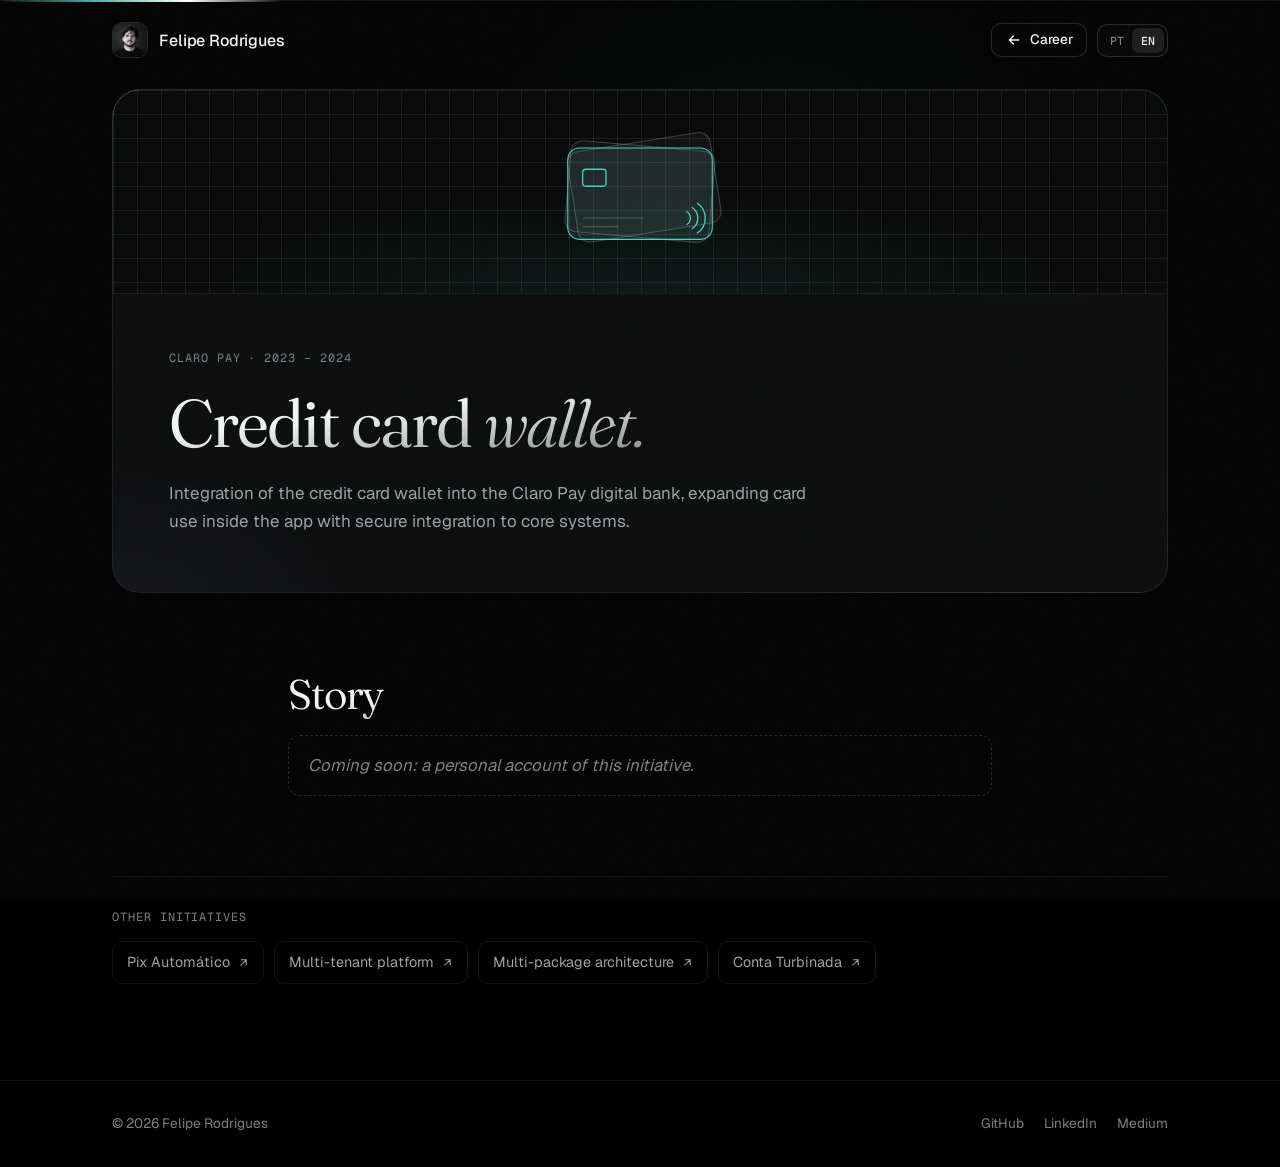
==== iniciativas/carteira-cartoes.html @ 60829ca8 "Ambient background (pointer glow, top beam) and scroll-in reveal on every page Co-Authored-By: Claud" ====
<!doctype html>
<html lang="pt-BR">
<head>
<meta charset="utf-8">
<meta name="viewport" content="width=device-width, initial-scale=1, viewport-fit=cover">
<meta name="description" content="Integração da carteira de cartões de crédito ao banco digital da Claro Pay, ampliando o uso de cartões dentro do app com integração segura aos sistemas core.">
<meta property="og:title" content="Carteira de cartões de crédito. · Felipe Rodrigues">
<meta property="og:type" content="article">
<meta name="theme-color" content="#000000">
<link rel="icon" href="data:image/svg+xml,%3Csvg xmlns='http://www.w3.org/2000/svg' viewBox='0 0 32 32'%3E%3Crect width='32' height='32' rx='8' fill='%23000'/%3E%3Ccircle cx='16' cy='16' r='7' fill='none' stroke='%234fd1c1' stroke-width='3'/%3E%3C/svg%3E">
<title>Carteira de cartões de crédito. · Felipe Rodrigues</title>
<link rel="preconnect" href="https://fonts.googleapis.com">
<link rel="preconnect" href="https://fonts.gstatic.com" crossorigin>
<link rel="stylesheet" href="https://fonts.googleapis.com/css2?family=Fraunces:ital,opsz,wght@0,9..144,300..600;1,9..144,300..600&family=Geist:wght@400;500;600&family=Geist+Mono:wght@400;500&display=swap">
<link rel="stylesheet" href="../assets/style.css?v=7">
</head>
<body class="detail">
<div class="ambient" aria-hidden="true"><i class="ambient-glow"></i><i class="ambient-beam"></i></div>

<header class="wrap top">
  <a class="who" href="../index.html"><img class="avatar" src="[data-uri]" alt="" width="96" height="96"><span class="name">Felipe Rodrigues</span></a>
  <div class="top-right">
    <a class="btn btn-ghost btn-sm" href="../index.html"><svg viewBox="0 0 24 24" fill="none" stroke="currentColor" stroke-width="2" stroke-linecap="round" aria-hidden="true"><path d="M19 12H5M11 6l-6 6 6 6"/></svg><span data-i18n="back">Trajetória</span></a>
    <div class="lang" role="group" aria-label="Idioma / Language">
      <button type="button" data-lang="pt" aria-pressed="true">PT</button>
      <button type="button" data-lang="en" aria-pressed="false">EN</button>
    </div>
  </div>
</header>

<main class="wrap">
  <article class="case beam detail-card">
    <div class="card-vis">
      <svg class="vis" viewBox="0 0 320 150" aria-hidden="true">
      <rect class="b" x="96" y="26" width="136" height="86" rx="11" transform="rotate(-9 164 69)"/>
      <rect class="b" x="92" y="30" width="136" height="86" rx="11" transform="rotate(5 160 73)"/>
      <rect class="a" x="92" y="32" width="136" height="86" rx="11"/>
      <rect class="al" x="106" y="52" width="22" height="16" rx="3"/>
      <path class="ln" d="M106 98h58M106 106h34"/>
      <path class="al" d="M204 92a7 7 0 0 1 0 12M209 88a12 12 0 0 1 0 20M214 84a17 17 0 0 1 0 28"/>
      </svg>
    </div>
    <div class="case-copy">
      <span class="eyebrow">Claro Pay · 2023 – 2024</span>
      <h1 class="serif" data-i18n="title">Carteira de <em>cartões de crédito.</em></h1>
      <p class="lede" data-i18n="summary">Integração da carteira de cartões de crédito ao banco digital da Claro Pay, ampliando o uso de cartões dentro do app com integração segura aos sistemas core.</p>
    </div>
  </article>

  <!-- Relato pessoal: substitua o parágrafo .placeholder pelo seu texto (pode usar vários <p>). Para o inglês, edite "story.p" no EN abaixo. -->
  <section class="story">
    <h2 class="serif" data-i18n="story.h">Relato</h2>
    <p class="placeholder" data-i18n="story.p">Em breve: um relato pessoal sobre esta iniciativa.</p>
  </section>

  <nav class="others" aria-label="Outras iniciativas">
    <span class="eyebrow" data-i18n="others.h">Outras iniciativas</span>
    <ul>
          <li><a href="pix-automatico.html"><span data-i18n="o.pix-automatico">Pix Automático</span> <svg viewBox="0 0 24 24" fill="none" stroke="currentColor" stroke-width="2" stroke-linecap="round" aria-hidden="true"><path d="M7 17 17 7M8 7h9v9"/></svg></a></li>
          <li><a href="multi-tenant.html"><span data-i18n="o.multi-tenant">Plataforma multi-tenant</span> <svg viewBox="0 0 24 24" fill="none" stroke="currentColor" stroke-width="2" stroke-linecap="round" aria-hidden="true"><path d="M7 17 17 7M8 7h9v9"/></svg></a></li>
          <li><a href="multi-package.html"><span data-i18n="o.multi-package">Arquitetura multi-package</span> <svg viewBox="0 0 24 24" fill="none" stroke="currentColor" stroke-width="2" stroke-linecap="round" aria-hidden="true"><path d="M7 17 17 7M8 7h9v9"/></svg></a></li>
          <li><a href="conta-turbinada.html"><span data-i18n="o.conta-turbinada">Conta Turbinada</span> <svg viewBox="0 0 24 24" fill="none" stroke="currentColor" stroke-width="2" stroke-linecap="round" aria-hidden="true"><path d="M7 17 17 7M8 7h9v9"/></svg></a></li>
    </ul>
  </nav>
</main>

<footer>
  <div class="wrap foot">
    <span>© <span class="year">2026</span> Felipe Rodrigues</span>
    <nav aria-label="Social">
      <a href="https://github.com/felipekjr" target="_blank" rel="noopener">GitHub</a>
      <a href="https://www.linkedin.com/in/felipekjr/" target="_blank" rel="noopener">LinkedIn</a>
      <a href="https://medium.com/@felipekjr" target="_blank" rel="noopener">Medium</a>
    </nav>
  </div>
</footer>

<script>
  window.EN = {
    "back": "Career",
    "title": "Credit card <em>wallet.</em>",
    "summary": "Integration of the credit card wallet into the Claro Pay digital bank, expanding card use inside the app with secure integration to core systems.",
    "story.h": "Story",
    "story.p": "Coming soon: a personal account of this initiative.",
    "others.h": "Other initiatives",
    "o.pix-automatico": "Pix Automático",
    "o.multi-tenant": "Multi-tenant platform",
    "o.multi-package": "Multi-package architecture",
    "o.conta-turbinada": "Conta Turbinada",
  };
</script>
<script src="../assets/detail.js"></script>
</body>
</html>
---- assets/style.css ----
/* Shared by index.html and iniciativas/*.html.
   Layout: one 1120px column, dark by choice. The home opens on the career timeline with a sticky intro column (photo, name, statement, contact) on the left; then expertise and recommendations. Big serif heads, hairline grids, glowing beams. */
:root {
  color-scheme: dark;
  --bg: #000;
  --panel: #0a0b0c;
  --panel-2: #101213;
  --line: rgba(232, 246, 244, .08);
  --line-strong: rgba(232, 246, 244, .15);
  --fg: #f3f6f6;
  --muted: #9ba3a4;
  --dim: #798183;
  --accent: #4fd1c1;      /* Pix teal */
  --accent-soft: rgba(79, 209, 193, .14);
  --accent-glow: rgba(79, 209, 193, .35);
  --syn-key: #8fdcd2;
  --syn-str: #cfe3c0;
  --syn-num: #f2c48d;
  --syn-com: #5d6566;
  --lnum: #3a4042;

  --display: "Fraunces", "Iowan Old Style", "Georgia", serif;
  --sans: "Geist", ui-sans-serif, system-ui, -apple-system, "Segoe UI", sans-serif;
  --mono: "Geist Mono", ui-monospace, "SFMono-Regular", Menlo, Consolas, monospace;

  --max: 1120px;
  --gutter: clamp(16px, 4vw, 32px);
  --radius: 18px;
}

@property --ang { syntax: "<angle>"; initial-value: 0deg; inherits: false; }

* { box-sizing: border-box; }
html { scroll-behavior: smooth; scroll-padding-top: 24px; }
body {
  margin: 0;
  background: var(--bg);
  color: var(--fg);
  font: 400 16px/1.6 var(--sans);
  -webkit-font-smoothing: antialiased;
  overflow-x: hidden;
}
/* Film grain */
body::after {
  content: ""; position: fixed; inset: 0; z-index: 90; pointer-events: none; opacity: .05;
  background-image: url("data:image/svg+xml,%3Csvg xmlns='http://www.w3.org/2000/svg' width='180' height='180'%3E%3Cfilter id='n'%3E%3CfeTurbulence type='fractalNoise' baseFrequency='.9' numOctaves='3' stitchTiles='stitch'/%3E%3C/filter%3E%3Crect width='100%25' height='100%25' filter='url(%23n)'/%3E%3C/svg%3E");
}
a { color: inherit; text-decoration: none; }
img { max-width: 100%; display: block; }
::selection { background: var(--accent); color: var(--bg); }
:focus-visible { outline: 2px solid var(--accent); outline-offset: 3px; border-radius: 6px; }

.wrap { width: 100%; max-width: var(--max); margin-inline: auto; padding-inline: var(--gutter); }

/* ---------- Type ---------- */
.serif {
  font-family: var(--display);
  font-weight: 360;
  font-optical-sizing: auto;
  font-variation-settings: "SOFT" 0, "WONK" 0;
  letter-spacing: -0.028em;
  line-height: 1.02;
  text-wrap: balance;
  margin: 0;
  color: var(--fg);
  background: linear-gradient(to bottom right, var(--fg) 35%, rgba(243, 246, 246, .45));
  -webkit-background-clip: text;
  background-clip: text;
  -webkit-text-fill-color: transparent;
}
.serif em { font-style: italic; font-weight: 320; }
h2.serif { font-size: clamp(2.4rem, 5.4vw, 4rem); padding-bottom: .08em; }
.lede { color: var(--muted); font-size: 1.1rem; line-height: 1.65; max-width: 36rem; margin: 0; text-wrap: pretty; }
.eyebrow { font: 400 .74rem/1.4 var(--mono); color: var(--dim); text-transform: uppercase; letter-spacing: .08em; }

/* ---------- Buttons ---------- */
.btn {
  display: inline-flex; align-items: center; gap: .5rem;
  height: 44px; padding: 0 1.15rem;
  border-radius: 12px;
  font: 500 .95rem/1 var(--sans);
  border: 1px solid transparent;
  cursor: pointer;
  transition: background .2s, border-color .2s, color .2s, box-shadow .2s;
  white-space: nowrap;
}
.btn svg { width: 16px; height: 16px; }
.btn-primary { background: var(--fg); color: var(--bg); box-shadow: 0 0 0 0 var(--accent-glow); }
.btn-primary:hover { background: #fff; box-shadow: 0 0 32px -6px var(--accent-glow); }
.btn-ghost { background: rgba(0, 0, 0, .35); color: var(--fg); border-color: var(--line-strong); backdrop-filter: blur(8px); -webkit-backdrop-filter: blur(8px); }
.btn-ghost:hover { background: rgba(232, 246, 244, .07); }
.btn-sm { height: 34px; padding: 0 .85rem; font-size: .85rem; border-radius: 10px; }

/* ---------- Ambient background: a soft glow that follows the pointer, a hairline with a travelling pulse ---------- */
.ambient { position: fixed; inset: 0; z-index: -1; pointer-events: none; overflow: hidden; }
.ambient-glow {
  --gx: 60vw; --gy: 30vh;
  position: absolute; left: 0; top: 0; width: 1000px; height: 1000px; border-radius: 50%;
  background: radial-gradient(closest-side, rgba(79, 209, 193, .085), rgba(79, 209, 193, .025) 45%, transparent 70%);
  transform: translate(calc(var(--gx) - 500px), calc(var(--gy) - 500px));
  transition: transform 1.1s cubic-bezier(.2, .7, .2, 1);
  will-change: transform;
}
.ambient-beam { position: absolute; top: 0; left: 0; right: 0; height: 1px; background: var(--line); }
.ambient-beam::after {
  content: ""; position: absolute; top: -1px; left: 0; width: 22vw; height: 3px; border-radius: 3px;
  background: linear-gradient(90deg, transparent, rgba(79, 209, 193, .85), #fff, transparent);
  animation: sweep 11s linear infinite;
}
@keyframes sweep { from { transform: translateX(-100%); } to { transform: translateX(460%); } }
@keyframes drift { 0% { transform: translate(-10vw, -20vh); } 50% { transform: translate(40vw, 30vh); } 100% { transform: translate(10vw, 60vh); } }
@media (hover: none) { .ambient-glow { transition: none; animation: drift 40s ease-in-out infinite alternate; } }
@media (prefers-reduced-motion: reduce) { .ambient-beam::after { animation: none; } .ambient-glow { animation: none; transition: none; } }

/* Scroll-in reveal (classes are added by script, so the page is complete without it) */
.fx { opacity: 0; transform: translateY(22px); transition: opacity .7s ease, transform .9s cubic-bezier(.2, .7, .2, 1); }
.fx.in { opacity: 1; transform: none; }

/* ---------- Top bar & language ---------- */
.masthead { display: flex; flex-wrap: wrap; justify-content: space-between; align-items: center; gap: 1.5rem; padding-block: 1.6rem 0; }
.lang { display: inline-flex; padding: 3px; border-radius: 10px; border: 1px solid var(--line-strong); background: rgba(232, 246, 244, .02); font: 500 .72rem/1 var(--mono); }
.lang button { all: unset; cursor: pointer; padding: .42rem .55rem; border-radius: 7px; color: var(--dim); transition: color .2s, background .2s; }
.lang button[aria-pressed="true"] { background: rgba(232, 246, 244, .1); color: var(--fg); }
.lang button:focus-visible { outline: 2px solid var(--accent); }
.who { display: inline-flex; align-items: center; gap: 1.25rem; min-width: 0; }
.masthead .who > div { min-width: 0; }
.name { font-weight: 500; letter-spacing: -.01em; }
.avatar { width: 36px; height: 36px; border-radius: 10px; object-fit: cover; border: 1px solid var(--line-strong); }
.detail .who { gap: .7rem; }

/* ---------- Intro column (photo, name, statement, contact) ---------- */
section.block.intro { padding-top: 3.5rem; }
.portrait { position: relative; width: 84px; flex: none; aspect-ratio: 1; border-radius: 18px; overflow: hidden; margin: 0; border: 1px solid var(--line-strong); box-shadow: 0 24px 60px -24px rgba(0, 0, 0, .95); }
.portrait img { width: 100%; height: 100%; object-fit: cover; }
.name-title { font-size: clamp(1.8rem, 3.2vw, 2.5rem); }
.role { margin: .2rem 0 0; }
.bio { flex-basis: 100%; margin: 1.6rem 0 0; max-width: 60ch; font: 350 1.08rem/1.55 var(--display); letter-spacing: -.005em; color: var(--muted); text-wrap: pretty; }
/* ---------- Articles ---------- */
.rows { border-top: 1px solid var(--line); }
.row { display: grid; grid-template-columns: 9.5rem minmax(0, 1fr) auto; gap: 1.5rem; align-items: center; padding-block: 1.4rem; border-bottom: 1px solid var(--line); }
.row .kind { font: 400 .78rem/1.3 var(--mono); color: var(--dim); }
.row .t { font: 360 clamp(1.25rem, 2.2vw, 1.6rem)/1.2 var(--display); letter-spacing: -.015em; transition: color .2s; }
.row .d { color: var(--muted); font-size: .92rem; margin-top: .3rem; }
.row svg { width: 20px; height: 20px; color: var(--dim); transition: transform .25s, color .25s; }
.row:hover .t { color: var(--accent); }
.row:hover svg { transform: translate(3px, -3px); color: var(--fg); }
.more { display: inline-flex; align-items: center; gap: .4rem; margin-top: 1.5rem; color: var(--muted); font-size: .92rem; transition: color .2s; }
.more:hover { color: var(--fg); }
.more svg { width: 14px; height: 14px; }
@media (max-width: 640px) { .row { grid-template-columns: minmax(0, 1fr) auto; gap: .4rem 1rem; } .row .kind { grid-column: 1 / -1; } }

/* ---------- Contact ---------- */
.talk { text-align: center; }
.talk .email { margin-inline: auto; }
.talk-inner { display: grid; justify-items: center; gap: 1.4rem; }
.talk h2.serif { font-size: clamp(2.6rem, 6vw, 4.4rem); }
.talk .lede { text-align: center; }
@media (max-width: 560px) { .masthead { flex-wrap: wrap; } .masthead .lang { order: -1; margin-left: auto; } .portrait { width: 64px; } }
.side-group { display: grid; gap: .8rem; }
.side-list { list-style: none; margin: 0; padding: 0; display: grid; }
.side-list li { display: grid; gap: .15rem; padding-block: .7rem; border-top: 1px solid var(--line); }
.side-list .t, .side-list .d { display: block; }
.side-list li:last-child { border-bottom: 1px solid var(--line); }
.side-list .t { font-weight: 500; font-size: .95rem; }
.side-list .d { color: var(--dim); font: 400 .74rem/1.4 var(--mono); }

/* ---------- Sections ---------- */
section.block { padding-block: clamp(5rem, 11vw, 8.5rem); }
.head { display: grid; gap: 1.1rem; margin-bottom: clamp(2.5rem, 5vw, 3.75rem); }
.head.center { justify-items: center; text-align: center; }
.head.center .lede { text-align: center; }

/* Spotlight that follows the pointer */
.spot { --mx: 50%; --my: 0%; position: relative; }
.spot::before {
  content: ""; position: absolute; inset: 0; border-radius: inherit; pointer-events: none; opacity: 0; transition: opacity .3s;
  background: radial-gradient(360px circle at var(--mx) var(--my), rgba(79, 209, 193, .09), transparent 60%);
}
.spot:hover::before { opacity: 1; }

/* Travelling beam on a border */
.beam::after {
  content: ""; position: absolute; inset: -1px; border-radius: inherit; padding: 1px; pointer-events: none;
  background: conic-gradient(from var(--ang), transparent 0 68%, rgba(79, 209, 193, .9) 80%, rgba(255, 255, 255, .8) 82%, transparent 92%);
  -webkit-mask: linear-gradient(#000 0 0) content-box, linear-gradient(#000 0 0);
  -webkit-mask-composite: xor;
  mask: linear-gradient(#000 0 0) content-box exclude, linear-gradient(#000 0 0);
  animation: beam 7s linear infinite;
}
@keyframes beam { to { --ang: 360deg; } }
@media (prefers-reduced-motion: reduce) { .beam::after { animation: none; } }

/* ---------- Initiative case (detail pages) ---------- */
.case {
  position: relative; border-radius: 28px; border: 1px solid var(--line);
  background:
    radial-gradient(ellipse 55% 90% at 88% -10%, rgba(79, 209, 193, .16), transparent 60%),
    radial-gradient(ellipse 40% 60% at 0% 110%, rgba(154, 166, 255, .07), transparent 60%),
    var(--panel);
  padding: clamp(1.8rem, 5vw, 3.75rem);
  display: grid; gap: clamp(2.5rem, 5vw, 3.75rem);
}
.case-copy { display: grid; gap: 1.25rem; }
.case h2.serif { font-size: clamp(2.5rem, 6vw, 4.6rem); max-width: 13ch; }
.case p { margin: 0; max-width: 40rem; color: var(--muted); font-size: 1.06rem; }
.track { list-style: none; margin: 0; padding: 0; display: grid; grid-template-columns: repeat(3, minmax(0, 1fr)); position: relative; }
.track::before { content: ""; position: absolute; left: 0; right: 0; top: 0; height: 1px; background: var(--line-strong); }
.track::after {
  content: ""; position: absolute; top: -1px; left: 0; width: 18%; height: 3px; border-radius: 3px;
  background: linear-gradient(90deg, transparent, var(--accent), #fff, transparent);
  animation: travel 4s linear infinite;
}
@keyframes travel { from { transform: translateX(-100%); } to { transform: translateX(560%); } }
.track li { position: relative; padding: 1.5rem 1.25rem 0 0; display: grid; gap: .35rem; align-content: start; }
.track li::before {
  content: ""; position: absolute; top: -5px; left: 0; width: 9px; height: 9px; border-radius: 999px;
  background: var(--panel); border: 1px solid var(--accent);
  animation: nodeLit 4s linear infinite; animation-delay: var(--d);
}
.track li:last-child::before { background: var(--accent); box-shadow: 0 0 0 4px rgba(79, 209, 193, .18), 0 0 16px var(--accent); animation: none; }
@keyframes nodeLit {
  0% { background: var(--accent); box-shadow: 0 0 0 4px rgba(79, 209, 193, .2), 0 0 16px var(--accent); }
  28%, 100% { background: var(--panel); box-shadow: none; }
}
.track b { font-weight: 500; }
.track span { color: var(--muted); font-size: .9rem; line-height: 1.5; }
@media (max-width: 720px) {
  .track { grid-template-columns: repeat(2, minmax(0, 1fr)); row-gap: 1.75rem; }
  .track::before, .track::after { display: none; }
  .track li { border-top: 1px solid var(--line-strong); }
}
@media (prefers-reduced-motion: reduce) { .track::after { display: none; } .track li::before { animation: none; } }

/* ---------- Illustration panel ---------- */
.card-vis {
  display: grid; place-items: center; padding: 1.4rem 1rem; border-bottom: 1px solid var(--line);
  background:
    radial-gradient(ellipse 60% 70% at 50% 100%, rgba(79, 209, 193, .07), transparent 70%),
    linear-gradient(var(--line) 1px, transparent 1px) 0 0 / 24px 24px,
    linear-gradient(90deg, var(--line) 1px, transparent 1px) 0 0 / 24px 24px;
  background-color: #060707;
}
.card-vis svg { width: 100%; max-width: 330px; height: auto; display: block; overflow: visible; }

.vis .b { fill: rgba(232, 246, 244, .035); stroke: rgba(232, 246, 244, .22); stroke-width: 1; }
.vis .ln { fill: none; stroke: rgba(232, 246, 244, .18); stroke-width: 1; }
.vis .a { fill: rgba(79, 209, 193, .09); stroke: var(--accent); stroke-width: 1; }
.vis .al { fill: none; stroke: var(--accent); stroke-width: 1.2; stroke-linecap: round; }
.vis .dash { stroke-dasharray: 3 3; }
.vis .flow { stroke-dasharray: 3 7; animation: dash 1.4s linear infinite; }
.vis .fa { fill: var(--accent); }
.vis .st0 { stop-color: var(--accent); stop-opacity: .28; }
.vis .st1 { stop-color: var(--accent); stop-opacity: 0; }
.vis text { font: 400 9px var(--mono); fill: var(--dim); text-anchor: middle; dominant-baseline: central; }
.vis .ta { fill: var(--accent); }
@keyframes dash { to { stroke-dashoffset: -20; } }
@media (prefers-reduced-motion: reduce) { .vis .flow { animation: none; } }

/* ---------- Expertise ---------- */
.grid-6 { display: grid; grid-template-columns: repeat(3, minmax(0, 1fr)); border: 1px solid var(--line); border-radius: var(--radius); overflow: hidden; }
.cell { padding: clamp(1.4rem, 3vw, 2rem); display: grid; gap: .7rem; align-content: start; border-right: 1px solid var(--line); border-bottom: 1px solid var(--line); }
.cell:nth-child(3n) { border-right: 0; }
.cell:nth-last-child(-n+3) { border-bottom: 0; }
.cell .ico { width: 38px; height: 38px; display: grid; place-items: center; border-radius: 11px; border: 1px solid var(--line-strong); background: linear-gradient(180deg, rgba(232, 246, 244, .06), rgba(232, 246, 244, .01)); color: var(--fg); transition: color .25s, border-color .25s, box-shadow .25s; }
.cell:hover .ico { color: var(--accent); border-color: rgba(79, 209, 193, .45); box-shadow: 0 0 20px -4px var(--accent-glow); }
.cell .ico svg { width: 18px; height: 18px; fill: none; stroke: currentColor; stroke-width: 1.6; stroke-linecap: round; stroke-linejoin: round; }
.cell h3 { margin: .35rem 0 0; font-size: 1.02rem; font-weight: 500; letter-spacing: -.01em; }
.cell p { margin: 0; color: var(--muted); font-size: .93rem; line-height: 1.6; }
.cell .stack { font: 400 .72rem/1.6 var(--mono); color: var(--dim); }
@media (max-width: 860px) {
  .grid-6 { grid-template-columns: repeat(2, minmax(0, 1fr)); }
  .cell:nth-child(n) { border-right: 1px solid var(--line); border-bottom: 1px solid var(--line); }
  .cell:nth-child(2n) { border-right: 0; }
  .cell:nth-last-child(-n+2) { border-bottom: 0; }
}
@media (max-width: 560px) {
  .grid-6 { grid-template-columns: minmax(0, 1fr); }
  .cell:nth-child(n) { border-right: 0; border-bottom: 1px solid var(--line); }
  .cell:last-child { border-bottom: 0; }
}

/* ---------- Career timeline ---------- */
.xp-grid { display: grid; grid-template-columns: minmax(0, .75fr) minmax(0, 1.65fr); gap: clamp(2rem, 5vw, 4.5rem); align-items: start; }
.xp-side { position: sticky; top: 3rem; display: grid; gap: 2.25rem; }
.tl { --fill: 1; list-style: none; margin: 0; padding: 0 0 0 2.1rem; position: relative; }
.tl::before, .tl::after { content: ""; position: absolute; left: 4px; top: 2.2rem; bottom: 2.2rem; width: 1px; }
.tl::before { background: var(--line-strong); }
.tl::after { background: linear-gradient(var(--accent), rgba(79, 209, 193, .35)); box-shadow: 0 0 10px var(--accent); transform-origin: top; transform: scaleY(var(--fill)); }
.tl > li { position: relative; display: grid; grid-template-columns: 7.5rem minmax(0, 1fr); gap: .5rem 1.75rem; padding-block: 1.75rem; border-bottom: 1px solid var(--line); }
.tl > li:first-child { border-top: 1px solid var(--line); }
.tl > li::before {
  content: ""; position: absolute; left: calc(-2.1rem); top: 2.2rem; width: 9px; height: 9px; border-radius: 999px;
  background: var(--bg); border: 1px solid var(--line-strong); transition: background .4s, border-color .4s, box-shadow .4s; z-index: 1;
}
.tl > li.on::before { background: var(--accent); border-color: var(--accent); box-shadow: 0 0 0 4px rgba(79, 209, 193, .16), 0 0 14px var(--accent); }
.tl .when { font: 400 .8rem/1.9 var(--mono); color: var(--dim); font-variant-numeric: tabular-nums; }
.tl .now { display: inline-flex; align-items: center; gap: .45rem; color: var(--accent); }
.tl .main { display: grid; gap: .8rem; min-width: 0; }
.tl .who { display: grid; gap: .1rem; }
.tl .role { font-weight: 500; font-size: 1.06rem; letter-spacing: -.01em; }
.tl .org { color: var(--muted); font-size: .95rem; }
.tl .main > p { margin: 0; color: var(--muted); font-size: .95rem; }
.pts { margin: 0; padding: 0; list-style: none; display: grid; gap: .45rem; }
.pts li { position: relative; padding-left: 1rem; color: var(--muted); font-size: .93rem; line-height: 1.55; }
.pts li::before { content: ""; position: absolute; left: 0; top: .7em; width: 5px; height: 1px; background: var(--dim); }
.ini { color: var(--fg); font-weight: 500; text-decoration: underline; text-decoration-thickness: 1px; text-underline-offset: 3px; text-decoration-color: rgba(79, 209, 193, .55); transition: color .2s, text-decoration-color .2s; }
.ini::after { content: "\2197"; font-size: .78em; margin-left: .22em; color: var(--accent); }
.ini:hover { color: var(--accent); text-decoration-color: var(--accent); }
.tags { display: flex; flex-wrap: wrap; gap: .4rem; list-style: none; margin: 0; padding: 0; }
.tags li { font: 400 .72rem/1 var(--mono); color: var(--muted); padding: .38rem .55rem; border-radius: 7px; border: 1px solid var(--line); background: rgba(232, 246, 244, .02); }
@media (max-width: 900px) {
  .xp-grid { grid-template-columns: minmax(0, 1fr); }
  .xp-side { position: static; }
}
@media (max-width: 560px) { .tl > li { grid-template-columns: minmax(0, 1fr); } }

/* ---------- Recommendations ---------- */
.quotes { display: grid; grid-template-columns: repeat(2, minmax(0, 1fr)); gap: 1rem; }
.quote { position: relative; margin: 0; padding: 2rem 1.5rem 1.4rem; border: 1px solid var(--line); border-radius: var(--radius); background: var(--panel); display: grid; gap: 1.1rem; align-content: space-between; overflow: hidden; }
.quote::after { content: "\201C"; position: absolute; top: .3rem; left: 1rem; font: 400 3rem/1 var(--display); color: var(--accent); opacity: .5; pointer-events: none; }
.quote blockquote { margin: 0; font: 350 clamp(1rem, 1.3vw, 1.1rem)/1.5 var(--display); letter-spacing: -.01em; color: var(--fg); font-variation-settings: "SOFT" 0, "WONK" 0; text-wrap: pretty; }
.quote figcaption { display: flex; align-items: center; gap: .8rem; font-size: .9rem; }
.quote figcaption .av { width: 30px; height: 30px; border-radius: 999px; display: grid; place-items: center; font: 500 .75rem/1 var(--mono); color: var(--accent); background: var(--accent-soft); border: 1px solid rgba(79, 209, 193, .3); }
.quote figcaption b { font-weight: 500; display: block; }
.quote figcaption span { color: var(--dim); font: 400 .74rem/1.4 var(--mono); }
.quote-note { margin: 1rem 0 0; color: var(--dim); font: 400 .74rem/1.4 var(--mono); text-align: center; }
@media (max-width: 760px) { .quotes { grid-template-columns: minmax(0, 1fr); } }

.email { display: inline-flex; align-items: center; gap: .25rem; max-width: 100%; padding: .35rem .35rem .35rem 1rem; border-radius: 14px; border: 1px solid var(--line-strong); background: rgba(232, 246, 244, .03); }
.email span { font: 400 .95rem/1 var(--mono); color: var(--fg); user-select: all; overflow: hidden; text-overflow: ellipsis; }
.cta-links { display: flex; flex-wrap: wrap; gap: .6rem; }
.sr-status { position: absolute; width: 1px; height: 1px; overflow: hidden; clip: rect(0 0 0 0); }

footer { border-top: 1px solid var(--line); }
.foot { display: flex; flex-wrap: wrap; align-items: center; justify-content: space-between; gap: 1.25rem; padding-block: 2rem; font-size: .85rem; color: var(--dim); }
.foot nav { display: flex; gap: 1.25rem; flex-wrap: wrap; }
.foot a:hover { color: var(--fg); }
.foot .clock { font-family: var(--mono); font-variant-numeric: tabular-nums; }

/* ---------- Detail pages (iniciativas/) ---------- */
.detail main { padding-block: .5rem clamp(4rem, 8vw, 6rem); }
.top { display: flex; justify-content: space-between; align-items: center; gap: 1rem; padding-block: 1.4rem; }
.top-right { display: flex; align-items: center; gap: .6rem; }
.detail-card { padding: 0; overflow: hidden; gap: 0; }
.detail-card .card-vis { padding: 1.5rem 1.5rem 1.25rem; }
.detail-card .card-vis svg { max-width: 340px; }
.detail-card .case-copy { padding: clamp(1.8rem, 5vw, 3.5rem); gap: 1.4rem; }
.detail-card h1.serif { font-size: clamp(2.3rem, 5.5vw, 4.2rem); max-width: 14ch; }
.detail-card .track { margin-top: 1.2rem; }
.story { max-width: 44rem; margin: clamp(3rem, 7vw, 5rem) auto 0; display: grid; gap: 1rem; }
.story h2.serif { font-size: clamp(1.8rem, 4vw, 2.6rem); }
.story p { margin: 0; color: var(--muted); font-size: 1.05rem; }
.story .placeholder { color: var(--dim); font-style: italic; border: 1px dashed var(--line-strong); border-radius: 12px; padding: 1rem 1.2rem; }
.others { margin-top: clamp(3rem, 7vw, 5rem); border-top: 1px solid var(--line); padding-top: 2rem; display: grid; gap: 1rem; }
.others ul { list-style: none; margin: 0; padding: 0; display: flex; flex-wrap: wrap; gap: .6rem; }
.others a { display: inline-flex; align-items: center; gap: .45rem; padding: .55rem .85rem; border: 1px solid var(--line); border-radius: 10px; font-size: .9rem; color: var(--muted); transition: color .2s, border-color .2s; }
.others a:hover { color: var(--fg); border-color: var(--line-strong); }
.others a svg { width: 13px; height: 13px; }
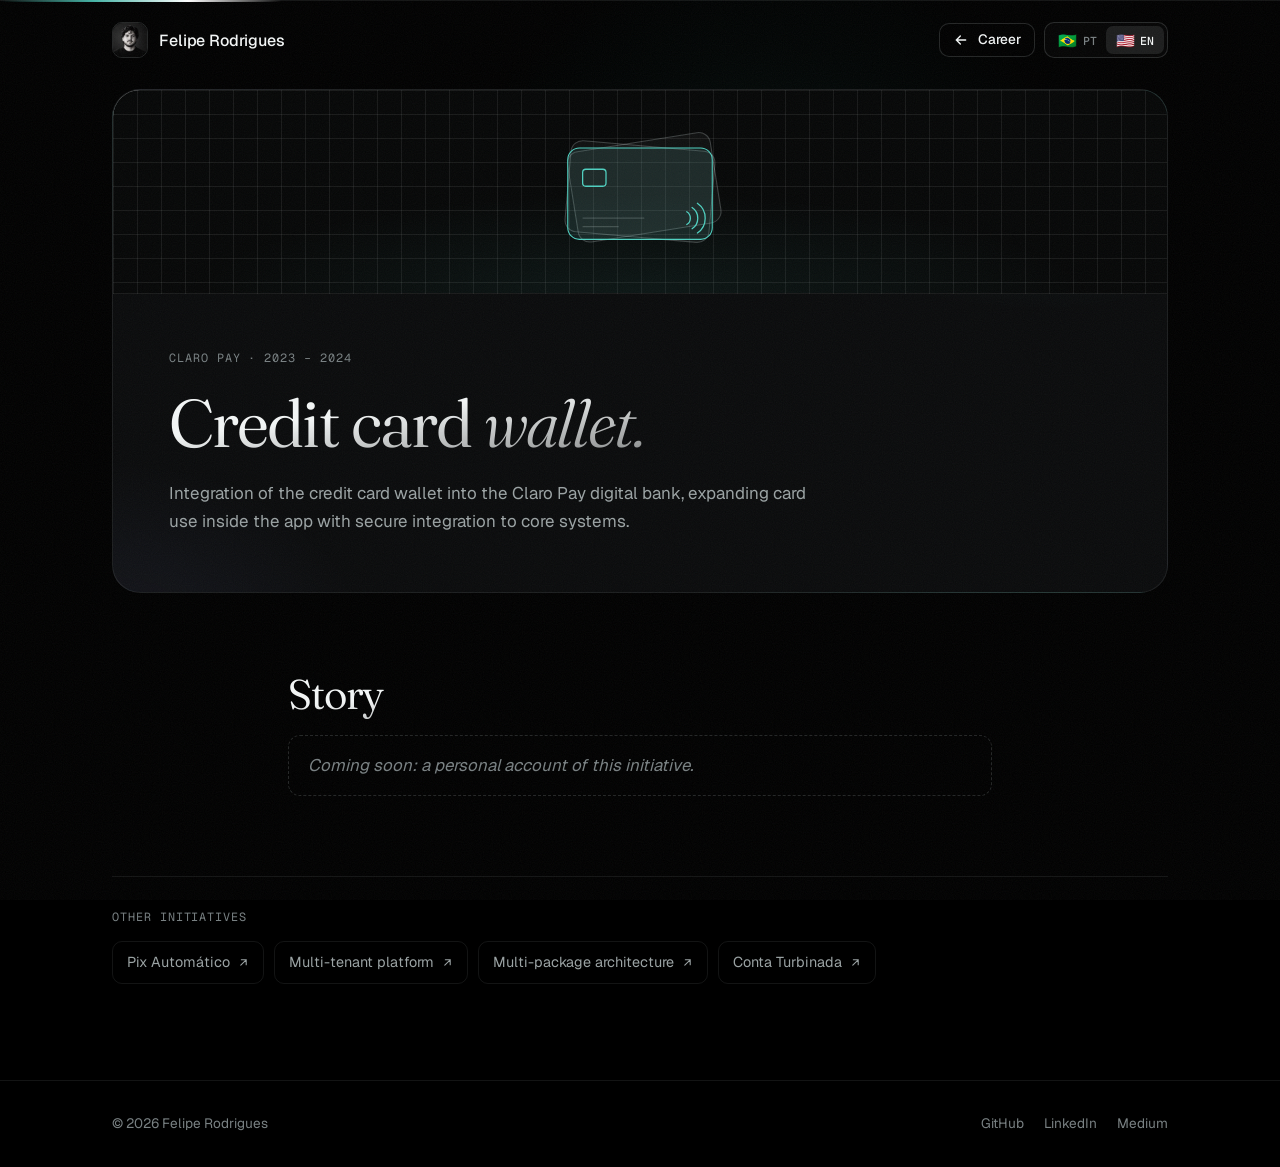
==== commit 1386a50f: "Flags in the language toggle; full-width timeline; education as its own section; drop the stack list" ====
--- a/iniciativas/carteira-cartoes.html
+++ b/iniciativas/carteira-cartoes.html
@@ -12,7 +12,7 @@
 <link rel="preconnect" href="https://fonts.googleapis.com">
 <link rel="preconnect" href="https://fonts.gstatic.com" crossorigin>
 <link rel="stylesheet" href="https://fonts.googleapis.com/css2?family=Fraunces:ital,opsz,wght@0,9..144,300..600;1,9..144,300..600&family=Geist:wght@400;500;600&family=Geist+Mono:wght@400;500&display=swap">
-<link rel="stylesheet" href="../assets/style.css?v=7">
+<link rel="stylesheet" href="../assets/style.css?v=8">
 </head>
 <body class="detail">
 <div class="ambient" aria-hidden="true"><i class="ambient-glow"></i><i class="ambient-beam"></i></div>
@@ -22,8 +22,8 @@
   <div class="top-right">
     <a class="btn btn-ghost btn-sm" href="../index.html"><svg viewBox="0 0 24 24" fill="none" stroke="currentColor" stroke-width="2" stroke-linecap="round" aria-hidden="true"><path d="M19 12H5M11 6l-6 6 6 6"/></svg><span data-i18n="back">Trajetória</span></a>
     <div class="lang" role="group" aria-label="Idioma / Language">
-      <button type="button" data-lang="pt" aria-pressed="true">PT</button>
-      <button type="button" data-lang="en" aria-pressed="false">EN</button>
+      <button type="button" data-lang="pt" aria-pressed="true"><span class="flag" aria-hidden="true">🇧🇷</span>PT</button>
+      <button type="button" data-lang="en" aria-pressed="false"><span class="flag" aria-hidden="true">🇺🇸</span>EN</button>
     </div>
   </div>
 </header>
--- a/assets/style.css
+++ b/assets/style.css
@@ -119,7 +119,8 @@
 /* ---------- Top bar & language ---------- */
 .masthead { display: flex; flex-wrap: wrap; justify-content: space-between; align-items: center; gap: 1.5rem; padding-block: 1.6rem 0; }
 .lang { display: inline-flex; padding: 3px; border-radius: 10px; border: 1px solid var(--line-strong); background: rgba(232, 246, 244, .02); font: 500 .72rem/1 var(--mono); }
-.lang button { all: unset; cursor: pointer; padding: .42rem .55rem; border-radius: 7px; color: var(--dim); transition: color .2s, background .2s; }
+.lang button { all: unset; cursor: pointer; display: inline-flex; align-items: center; gap: .35rem; padding: .4rem .6rem; border-radius: 7px; color: var(--dim); transition: color .2s, background .2s; }
+.lang .flag { font-size: .95rem; line-height: 1; }
 .lang button[aria-pressed="true"] { background: rgba(232, 246, 244, .1); color: var(--fg); }
 .lang button:focus-visible { outline: 2px solid var(--accent); }
 .who { display: inline-flex; align-items: center; gap: 1.25rem; min-width: 0; }
@@ -156,13 +157,11 @@
 .talk h2.serif { font-size: clamp(2.6rem, 6vw, 4.4rem); }
 .talk .lede { text-align: center; }
 @media (max-width: 560px) { .masthead { flex-wrap: wrap; } .masthead .lang { order: -1; margin-left: auto; } .portrait { width: 64px; } }
-.side-group { display: grid; gap: .8rem; }
-.side-list { list-style: none; margin: 0; padding: 0; display: grid; }
-.side-list li { display: grid; gap: .15rem; padding-block: .7rem; border-top: 1px solid var(--line); }
-.side-list .t, .side-list .d { display: block; }
-.side-list li:last-child { border-bottom: 1px solid var(--line); }
-.side-list .t { font-weight: 500; font-size: .95rem; }
-.side-list .d { color: var(--dim); font: 400 .74rem/1.4 var(--mono); }
+.edu-grid { list-style: none; margin: 0; padding: 0; display: grid; grid-template-columns: repeat(2, minmax(0, 1fr)); gap: 1rem; }
+.edu-grid li { display: grid; gap: .25rem; padding: 1.2rem 1.3rem; border: 1px solid var(--line); border-radius: 14px; background: var(--panel); }
+.edu-grid .t { font-weight: 500; }
+.edu-grid .d { color: var(--dim); font: 400 .74rem/1.4 var(--mono); }
+@media (max-width: 640px) { .edu-grid { grid-template-columns: minmax(0, 1fr); } }
 
 /* ---------- Sections ---------- */
 section.block { padding-block: clamp(5rem, 11vw, 8.5rem); }
@@ -280,13 +279,11 @@
 }
 
 /* ---------- Career timeline ---------- */
-.xp-grid { display: grid; grid-template-columns: minmax(0, .75fr) minmax(0, 1.65fr); gap: clamp(2rem, 5vw, 4.5rem); align-items: start; }
-.xp-side { position: sticky; top: 3rem; display: grid; gap: 2.25rem; }
 .tl { --fill: 1; list-style: none; margin: 0; padding: 0 0 0 2.1rem; position: relative; }
 .tl::before, .tl::after { content: ""; position: absolute; left: 4px; top: 2.2rem; bottom: 2.2rem; width: 1px; }
 .tl::before { background: var(--line-strong); }
 .tl::after { background: linear-gradient(var(--accent), rgba(79, 209, 193, .35)); box-shadow: 0 0 10px var(--accent); transform-origin: top; transform: scaleY(var(--fill)); }
-.tl > li { position: relative; display: grid; grid-template-columns: 7.5rem minmax(0, 1fr); gap: .5rem 1.75rem; padding-block: 1.75rem; border-bottom: 1px solid var(--line); }
+.tl > li { position: relative; display: grid; grid-template-columns: 9rem minmax(0, 1fr); gap: .5rem 2rem; padding-block: 1.9rem; border-bottom: 1px solid var(--line); }
 .tl > li:first-child { border-top: 1px solid var(--line); }
 .tl > li::before {
   content: ""; position: absolute; left: calc(-2.1rem); top: 2.2rem; width: 9px; height: 9px; border-radius: 999px;
@@ -295,7 +292,7 @@
 .tl > li.on::before { background: var(--accent); border-color: var(--accent); box-shadow: 0 0 0 4px rgba(79, 209, 193, .16), 0 0 14px var(--accent); }
 .tl .when { font: 400 .8rem/1.9 var(--mono); color: var(--dim); font-variant-numeric: tabular-nums; }
 .tl .now { display: inline-flex; align-items: center; gap: .45rem; color: var(--accent); }
-.tl .main { display: grid; gap: .8rem; min-width: 0; }
+.tl .main { display: grid; gap: .8rem; min-width: 0; max-width: 62ch; }
 .tl .who { display: grid; gap: .1rem; }
 .tl .role { font-weight: 500; font-size: 1.06rem; letter-spacing: -.01em; }
 .tl .org { color: var(--muted); font-size: .95rem; }
@@ -309,9 +306,7 @@
 .tags { display: flex; flex-wrap: wrap; gap: .4rem; list-style: none; margin: 0; padding: 0; }
 .tags li { font: 400 .72rem/1 var(--mono); color: var(--muted); padding: .38rem .55rem; border-radius: 7px; border: 1px solid var(--line); background: rgba(232, 246, 244, .02); }
 @media (max-width: 900px) {
-  .xp-grid { grid-template-columns: minmax(0, 1fr); }
-  .xp-side { position: static; }
-}
+    }
 @media (max-width: 560px) { .tl > li { grid-template-columns: minmax(0, 1fr); } }
 
 /* ---------- Recommendations ---------- */
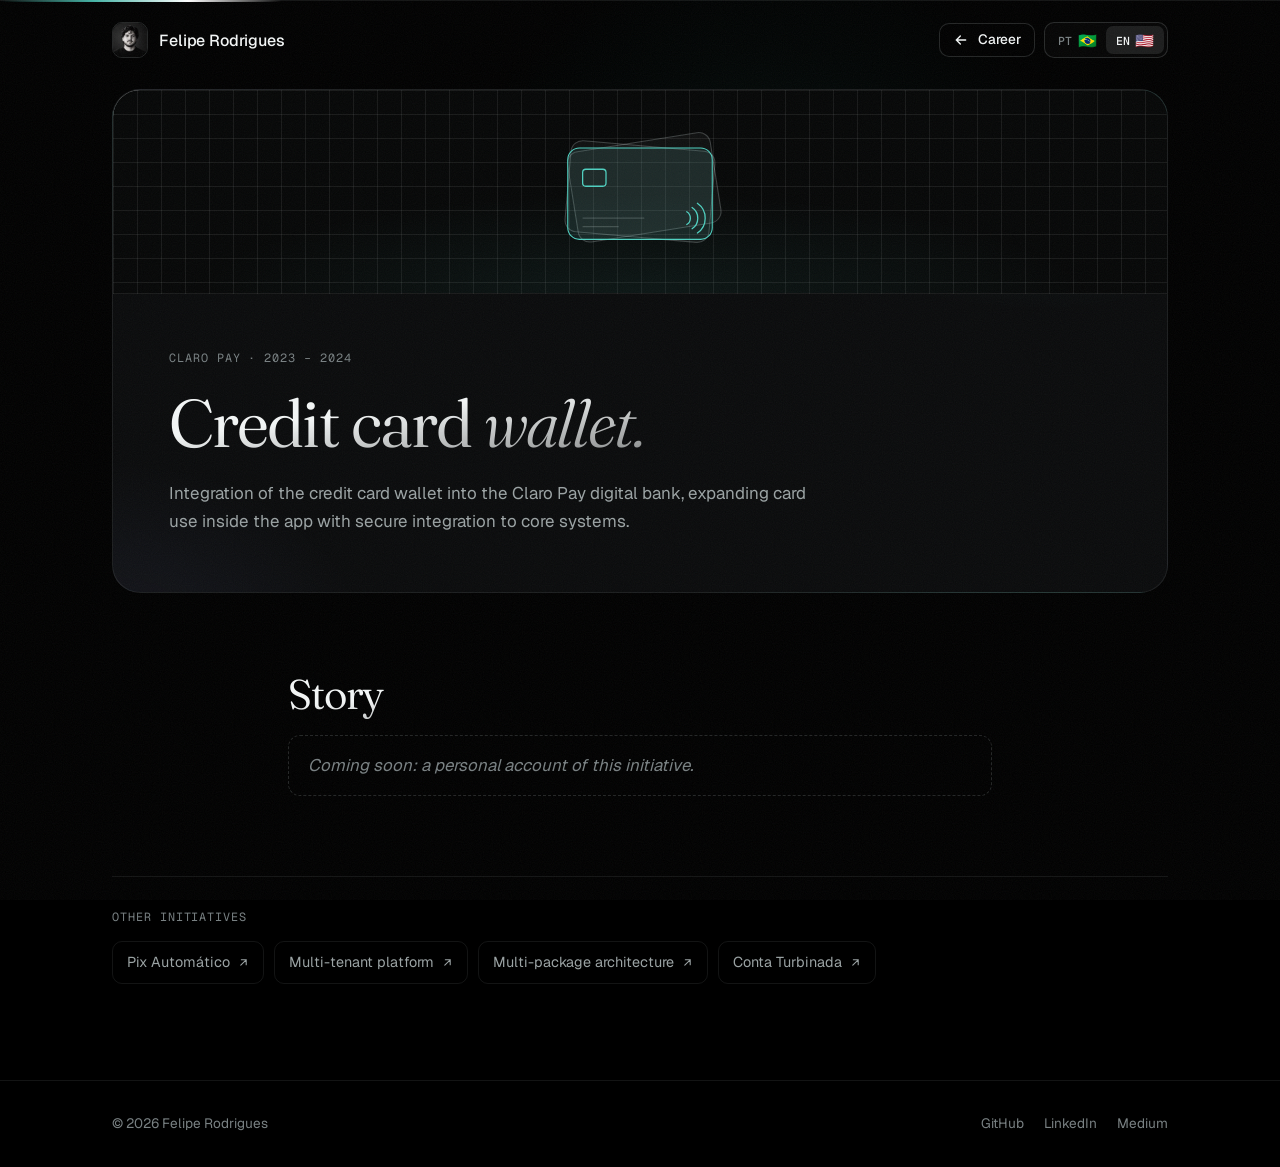
==== commit 16b51915: "Flag after the language label; education cards on the left, timeline on the right Co-Authored-By: Cl" ====
--- a/iniciativas/carteira-cartoes.html
+++ b/iniciativas/carteira-cartoes.html
@@ -12,7 +12,7 @@
 <link rel="preconnect" href="https://fonts.googleapis.com">
 <link rel="preconnect" href="https://fonts.gstatic.com" crossorigin>
 <link rel="stylesheet" href="https://fonts.googleapis.com/css2?family=Fraunces:ital,opsz,wght@0,9..144,300..600;1,9..144,300..600&family=Geist:wght@400;500;600&family=Geist+Mono:wght@400;500&display=swap">
-<link rel="stylesheet" href="../assets/style.css?v=8">
+<link rel="stylesheet" href="../assets/style.css?v=9">
 </head>
 <body class="detail">
 <div class="ambient" aria-hidden="true"><i class="ambient-glow"></i><i class="ambient-beam"></i></div>
@@ -22,8 +22,8 @@
   <div class="top-right">
     <a class="btn btn-ghost btn-sm" href="../index.html"><svg viewBox="0 0 24 24" fill="none" stroke="currentColor" stroke-width="2" stroke-linecap="round" aria-hidden="true"><path d="M19 12H5M11 6l-6 6 6 6"/></svg><span data-i18n="back">Trajetória</span></a>
     <div class="lang" role="group" aria-label="Idioma / Language">
-      <button type="button" data-lang="pt" aria-pressed="true"><span class="flag" aria-hidden="true">🇧🇷</span>PT</button>
-      <button type="button" data-lang="en" aria-pressed="false"><span class="flag" aria-hidden="true">🇺🇸</span>EN</button>
+      <button type="button" data-lang="pt" aria-pressed="true">PT<span class="flag" aria-hidden="true">🇧🇷</span></button>
+      <button type="button" data-lang="en" aria-pressed="false">EN<span class="flag" aria-hidden="true">🇺🇸</span></button>
     </div>
   </div>
 </header>
--- a/assets/style.css
+++ b/assets/style.css
@@ -157,11 +157,13 @@
 .talk h2.serif { font-size: clamp(2.6rem, 6vw, 4.4rem); }
 .talk .lede { text-align: center; }
 @media (max-width: 560px) { .masthead { flex-wrap: wrap; } .masthead .lang { order: -1; margin-left: auto; } .portrait { width: 64px; } }
-.edu-grid { list-style: none; margin: 0; padding: 0; display: grid; grid-template-columns: repeat(2, minmax(0, 1fr)); gap: 1rem; }
+.xp-grid { display: grid; grid-template-columns: minmax(0, .75fr) minmax(0, 1.65fr); gap: clamp(2rem, 5vw, 4.5rem); align-items: start; }
+.xp-side { position: sticky; top: 3rem; display: grid; gap: .9rem; }
+@media (max-width: 900px) { .xp-grid { grid-template-columns: minmax(0, 1fr); } .xp-side { position: static; } }
+.edu-grid { list-style: none; margin: 0; padding: 0; display: grid; gap: .75rem; }
 .edu-grid li { display: grid; gap: .25rem; padding: 1.2rem 1.3rem; border: 1px solid var(--line); border-radius: 14px; background: var(--panel); }
 .edu-grid .t { font-weight: 500; }
 .edu-grid .d { color: var(--dim); font: 400 .74rem/1.4 var(--mono); }
-@media (max-width: 640px) { .edu-grid { grid-template-columns: minmax(0, 1fr); } }
 
 /* ---------- Sections ---------- */
 section.block { padding-block: clamp(5rem, 11vw, 8.5rem); }
@@ -283,7 +285,7 @@
 .tl::before, .tl::after { content: ""; position: absolute; left: 4px; top: 2.2rem; bottom: 2.2rem; width: 1px; }
 .tl::before { background: var(--line-strong); }
 .tl::after { background: linear-gradient(var(--accent), rgba(79, 209, 193, .35)); box-shadow: 0 0 10px var(--accent); transform-origin: top; transform: scaleY(var(--fill)); }
-.tl > li { position: relative; display: grid; grid-template-columns: 9rem minmax(0, 1fr); gap: .5rem 2rem; padding-block: 1.9rem; border-bottom: 1px solid var(--line); }
+.tl > li { position: relative; display: grid; grid-template-columns: 7.5rem minmax(0, 1fr); gap: .5rem 1.75rem; padding-block: 1.75rem; border-bottom: 1px solid var(--line); }
 .tl > li:first-child { border-top: 1px solid var(--line); }
 .tl > li::before {
   content: ""; position: absolute; left: calc(-2.1rem); top: 2.2rem; width: 9px; height: 9px; border-radius: 999px;
@@ -292,7 +294,7 @@
 .tl > li.on::before { background: var(--accent); border-color: var(--accent); box-shadow: 0 0 0 4px rgba(79, 209, 193, .16), 0 0 14px var(--accent); }
 .tl .when { font: 400 .8rem/1.9 var(--mono); color: var(--dim); font-variant-numeric: tabular-nums; }
 .tl .now { display: inline-flex; align-items: center; gap: .45rem; color: var(--accent); }
-.tl .main { display: grid; gap: .8rem; min-width: 0; max-width: 62ch; }
+.tl .main { display: grid; gap: .8rem; min-width: 0; }
 .tl .who { display: grid; gap: .1rem; }
 .tl .role { font-weight: 500; font-size: 1.06rem; letter-spacing: -.01em; }
 .tl .org { color: var(--muted); font-size: .95rem; }
@@ -305,8 +307,6 @@
 .ini:hover { color: var(--accent); text-decoration-color: var(--accent); }
 .tags { display: flex; flex-wrap: wrap; gap: .4rem; list-style: none; margin: 0; padding: 0; }
 .tags li { font: 400 .72rem/1 var(--mono); color: var(--muted); padding: .38rem .55rem; border-radius: 7px; border: 1px solid var(--line); background: rgba(232, 246, 244, .02); }
-@media (max-width: 900px) {
-    }
 @media (max-width: 560px) { .tl > li { grid-template-columns: minmax(0, 1fr); } }
 
 /* ---------- Recommendations ---------- */
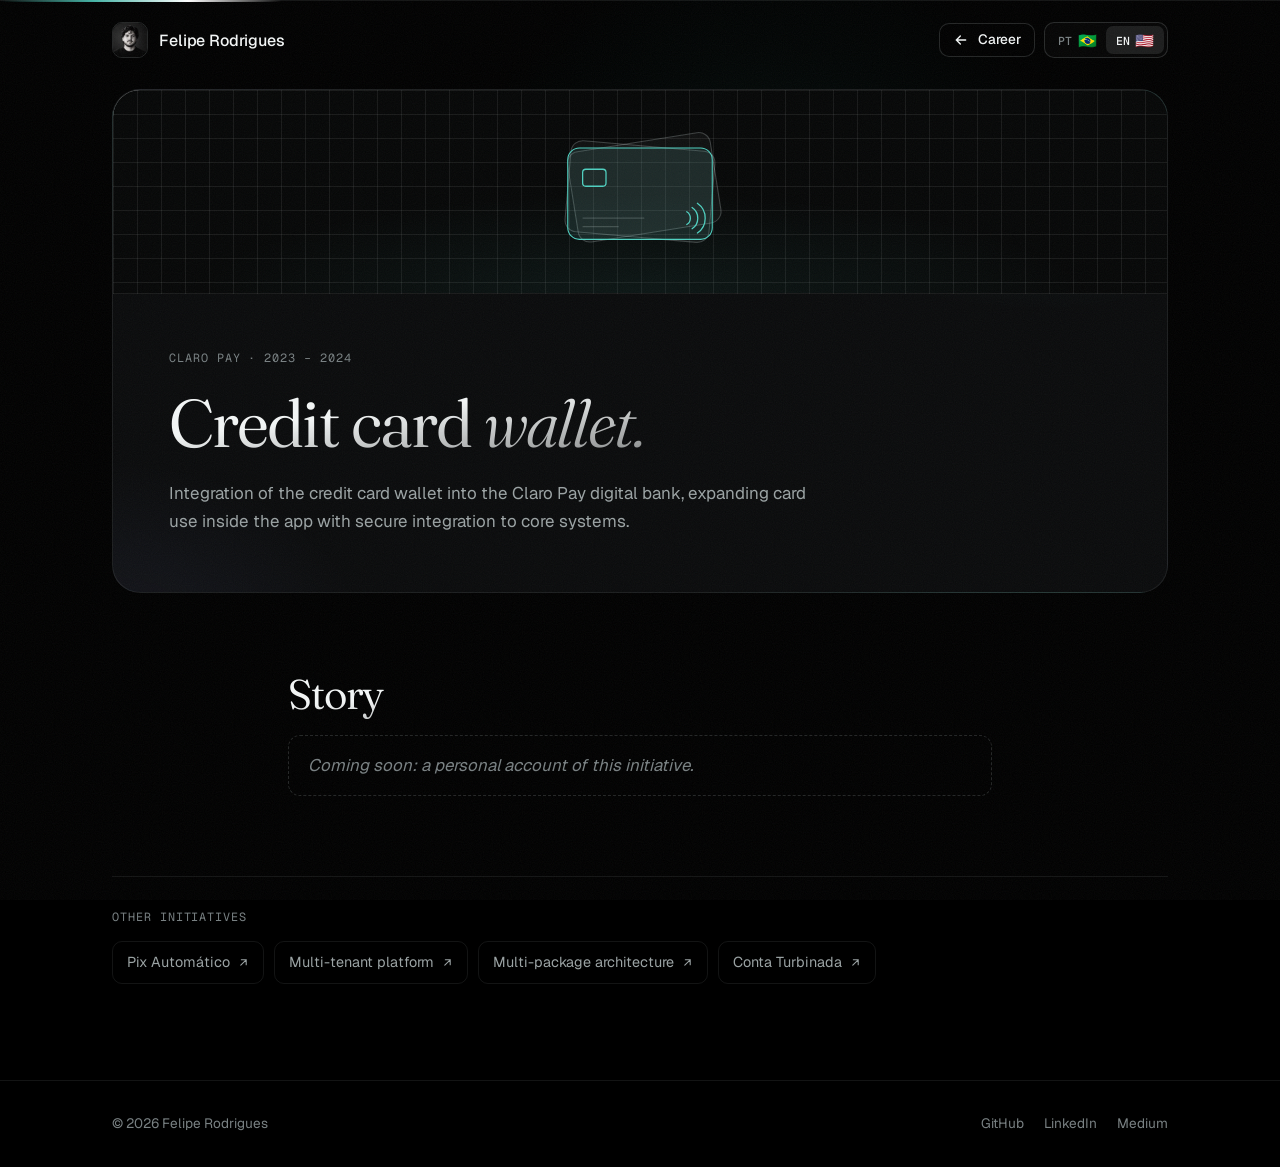
==== commit 8897b1ff: "'Onde me encontrar' links under education Co-Authored-By: Claude Fable 5.1 <noreply@anthropic.com>" ====
--- a/iniciativas/carteira-cartoes.html
+++ b/iniciativas/carteira-cartoes.html
@@ -12,7 +12,7 @@
 <link rel="preconnect" href="https://fonts.googleapis.com">
 <link rel="preconnect" href="https://fonts.gstatic.com" crossorigin>
 <link rel="stylesheet" href="https://fonts.googleapis.com/css2?family=Fraunces:ital,opsz,wght@0,9..144,300..600;1,9..144,300..600&family=Geist:wght@400;500;600&family=Geist+Mono:wght@400;500&display=swap">
-<link rel="stylesheet" href="../assets/style.css?v=9">
+<link rel="stylesheet" href="../assets/style.css?v=10">
 </head>
 <body class="detail">
 <div class="ambient" aria-hidden="true"><i class="ambient-glow"></i><i class="ambient-beam"></i></div>
--- a/assets/style.css
+++ b/assets/style.css
@@ -161,6 +161,16 @@
 .xp-side { position: sticky; top: 3rem; display: grid; gap: .9rem; }
 @media (max-width: 900px) { .xp-grid { grid-template-columns: minmax(0, 1fr); } .xp-side { position: static; } }
 .edu-grid { list-style: none; margin: 0; padding: 0; display: grid; gap: .75rem; }
+.find-title { margin-top: 1.6rem; }
+.find { list-style: none; margin: 0; padding: 0; display: grid; gap: .5rem; }
+.find a { display: flex; align-items: center; gap: .9rem; padding: .7rem .8rem; border: 1px solid var(--line); border-radius: 14px; background: var(--panel); transition: border-color .25s, background .25s; }
+.find a:hover { border-color: rgba(79, 209, 193, .45); background: rgba(79, 209, 193, .04); }
+.find .ico { width: 36px; height: 36px; flex: none; display: grid; place-items: center; border-radius: 10px; border: 1px solid var(--line-strong); background: linear-gradient(180deg, rgba(232, 246, 244, .06), rgba(232, 246, 244, .01)); color: var(--fg); transition: color .25s, border-color .25s, box-shadow .25s; }
+.find a:hover .ico { color: var(--accent); border-color: rgba(79, 209, 193, .45); box-shadow: 0 0 20px -4px var(--accent-glow); }
+.find .ico svg { width: 18px; height: 18px; fill: none; stroke: currentColor; stroke-width: 1.6; stroke-linecap: round; stroke-linejoin: round; }
+.find .txt { display: grid; gap: .1rem; min-width: 0; }
+.find .t { font-weight: 500; font-size: .95rem; }
+.find .d { color: var(--dim); font: 400 .74rem/1.4 var(--mono); overflow: hidden; text-overflow: ellipsis; white-space: nowrap; }
 .edu-grid li { display: grid; gap: .25rem; padding: 1.2rem 1.3rem; border: 1px solid var(--line); border-radius: 14px; background: var(--panel); }
 .edu-grid .t { font-weight: 500; }
 .edu-grid .d { color: var(--dim); font: 400 .74rem/1.4 var(--mono); }
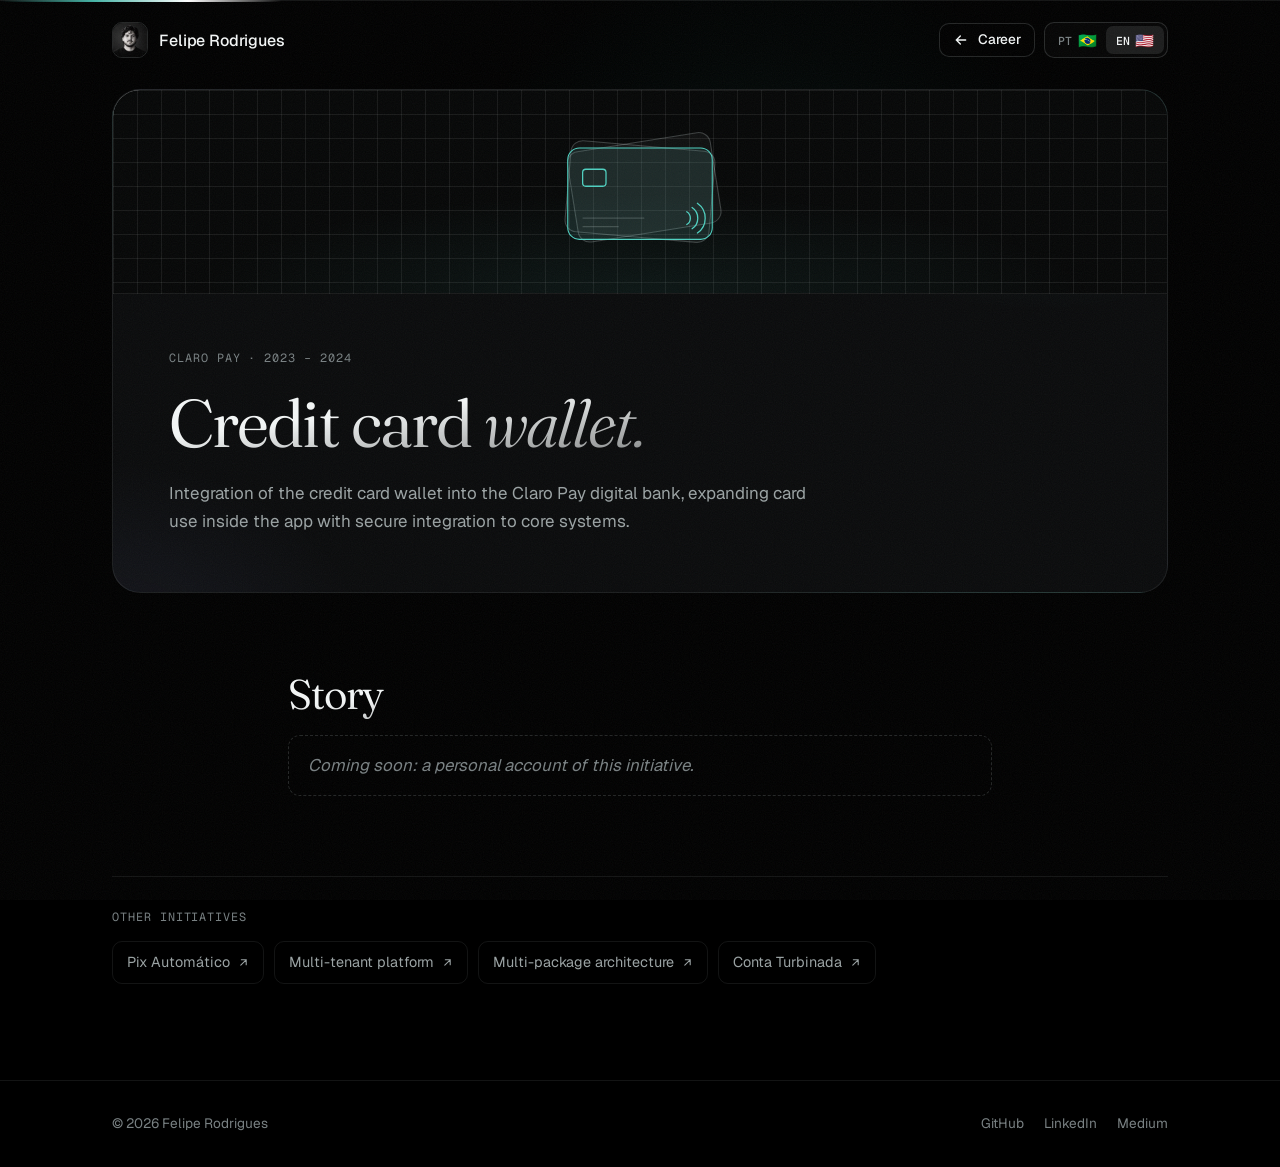
==== commit da4fcbd1: "Contact row as three icons; the email icon copies the address Co-Authored-By: Claude Fable 5.1 <nore" ====
--- a/iniciativas/carteira-cartoes.html
+++ b/iniciativas/carteira-cartoes.html
@@ -12,7 +12,7 @@
 <link rel="preconnect" href="https://fonts.googleapis.com">
 <link rel="preconnect" href="https://fonts.gstatic.com" crossorigin>
 <link rel="stylesheet" href="https://fonts.googleapis.com/css2?family=Fraunces:ital,opsz,wght@0,9..144,300..600;1,9..144,300..600&family=Geist:wght@400;500;600&family=Geist+Mono:wght@400;500&display=swap">
-<link rel="stylesheet" href="../assets/style.css?v=10">
+<link rel="stylesheet" href="../assets/style.css?v=11">
 </head>
 <body class="detail">
 <div class="ambient" aria-hidden="true"><i class="ambient-glow"></i><i class="ambient-beam"></i></div>
--- a/assets/style.css
+++ b/assets/style.css
@@ -162,15 +162,13 @@
 @media (max-width: 900px) { .xp-grid { grid-template-columns: minmax(0, 1fr); } .xp-side { position: static; } }
 .edu-grid { list-style: none; margin: 0; padding: 0; display: grid; gap: .75rem; }
 .find-title { margin-top: 1.6rem; }
-.find { list-style: none; margin: 0; padding: 0; display: grid; gap: .5rem; }
-.find a { display: flex; align-items: center; gap: .9rem; padding: .7rem .8rem; border: 1px solid var(--line); border-radius: 14px; background: var(--panel); transition: border-color .25s, background .25s; }
-.find a:hover { border-color: rgba(79, 209, 193, .45); background: rgba(79, 209, 193, .04); }
-.find .ico { width: 36px; height: 36px; flex: none; display: grid; place-items: center; border-radius: 10px; border: 1px solid var(--line-strong); background: linear-gradient(180deg, rgba(232, 246, 244, .06), rgba(232, 246, 244, .01)); color: var(--fg); transition: color .25s, border-color .25s, box-shadow .25s; }
-.find a:hover .ico { color: var(--accent); border-color: rgba(79, 209, 193, .45); box-shadow: 0 0 20px -4px var(--accent-glow); }
+.find { list-style: none; margin: 0; padding: 0; display: flex; gap: .6rem; }
+.find .ico { all: unset; box-sizing: border-box; cursor: pointer; position: relative; width: 40px; height: 40px; display: grid; place-items: center; border-radius: 11px; border: 1px solid var(--line-strong); background: linear-gradient(180deg, rgba(232, 246, 244, .06), rgba(232, 246, 244, .01)); color: var(--fg); transition: color .25s, border-color .25s, box-shadow .25s; }
+.find .ico:hover, .find .ico.done { color: var(--accent); border-color: rgba(79, 209, 193, .45); box-shadow: 0 0 20px -4px var(--accent-glow); }
+.find .ico:focus-visible { outline: 2px solid var(--accent); outline-offset: 2px; }
 .find .ico svg { width: 18px; height: 18px; fill: none; stroke: currentColor; stroke-width: 1.6; stroke-linecap: round; stroke-linejoin: round; }
-.find .txt { display: grid; gap: .1rem; min-width: 0; }
-.find .t { font-weight: 500; font-size: .95rem; }
-.find .d { color: var(--dim); font: 400 .74rem/1.4 var(--mono); overflow: hidden; text-overflow: ellipsis; white-space: nowrap; }
+.find .tip { position: absolute; left: 50%; top: calc(100% + 6px); translate: -50% 0; padding: .3rem .5rem; border-radius: 6px; background: var(--fg); color: var(--bg); font: 500 .7rem/1 var(--sans); white-space: nowrap; opacity: 0; pointer-events: none; transition: opacity .2s; }
+.find .ico.done .tip { opacity: 1; }
 .edu-grid li { display: grid; gap: .25rem; padding: 1.2rem 1.3rem; border: 1px solid var(--line); border-radius: 14px; background: var(--panel); }
 .edu-grid .t { font-weight: 500; }
 .edu-grid .d { color: var(--dim); font: 400 .74rem/1.4 var(--mono); }
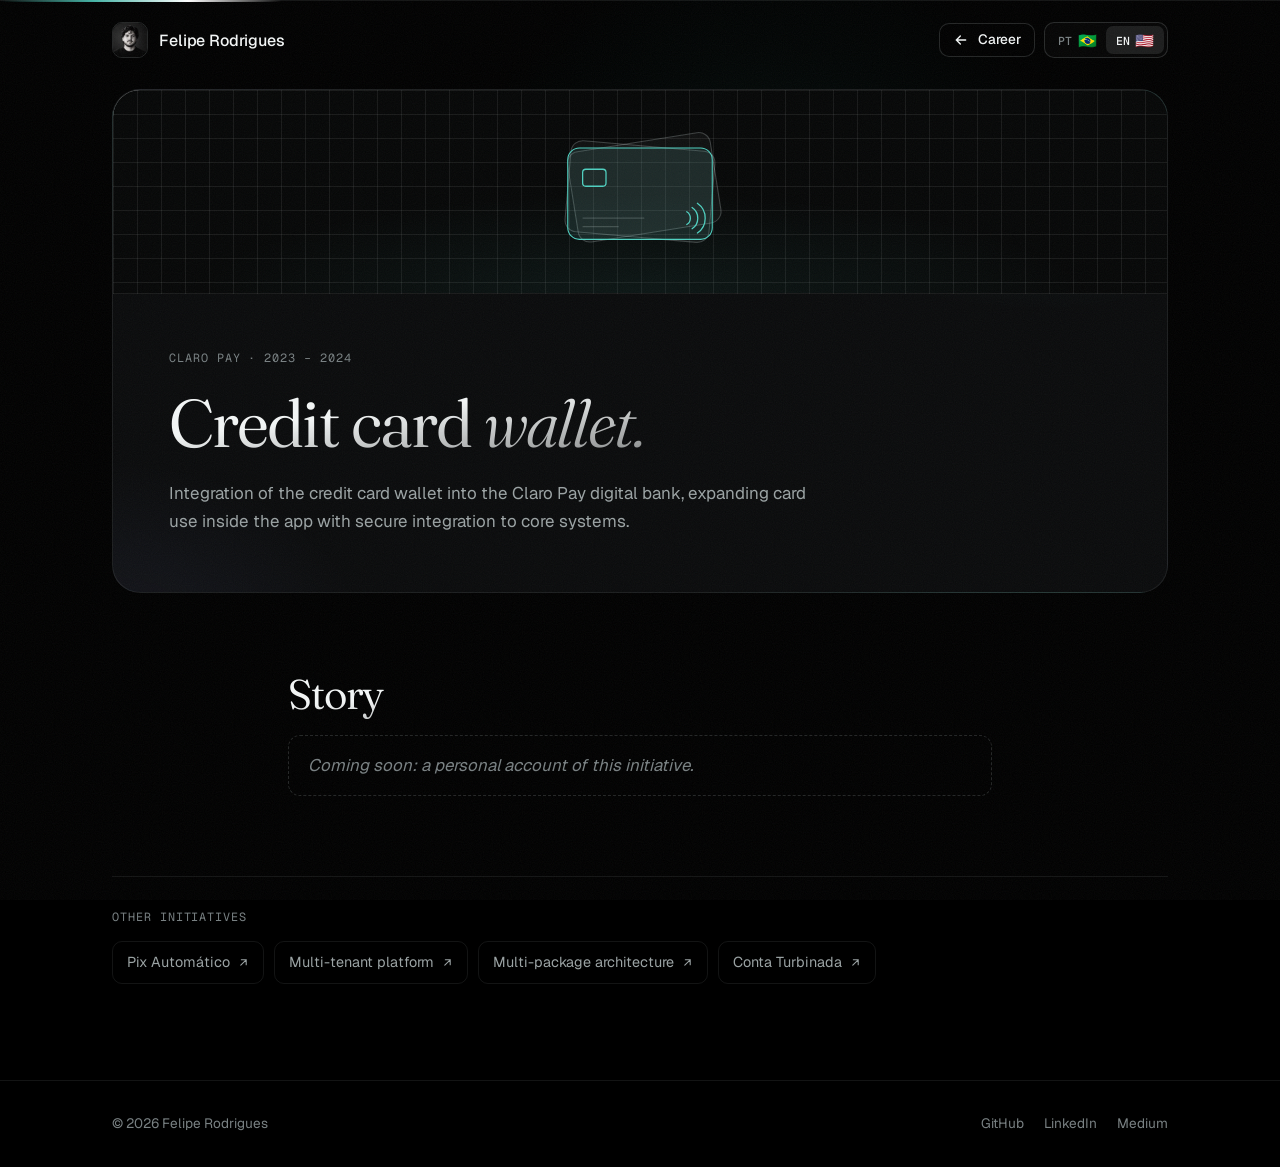
==== commit 3f0f87a8: "Timeline closer becomes an ellipsis Co-Authored-By: Claude Fable 5.1 <noreply@anthropic.com>" ====
--- a/iniciativas/carteira-cartoes.html
+++ b/iniciativas/carteira-cartoes.html
@@ -12,7 +12,7 @@
 <link rel="preconnect" href="https://fonts.googleapis.com">
 <link rel="preconnect" href="https://fonts.gstatic.com" crossorigin>
 <link rel="stylesheet" href="https://fonts.googleapis.com/css2?family=Fraunces:ital,opsz,wght@0,9..144,300..600;1,9..144,300..600&family=Geist:wght@400;500;600&family=Geist+Mono:wght@400;500&display=swap">
-<link rel="stylesheet" href="../assets/style.css?v=11">
+<link rel="stylesheet" href="../assets/style.css?v=13">
 </head>
 <body class="detail">
 <div class="ambient" aria-hidden="true"><i class="ambient-glow"></i><i class="ambient-beam"></i></div>
--- a/assets/style.css
+++ b/assets/style.css
@@ -299,6 +299,12 @@
   content: ""; position: absolute; left: calc(-2.1rem); top: 2.2rem; width: 9px; height: 9px; border-radius: 999px;
   background: var(--bg); border: 1px solid var(--line-strong); transition: background .4s, border-color .4s, box-shadow .4s; z-index: 1;
 }
+.tl > li.earlier { border-bottom: 0; padding-block: 1.4rem 2.5rem; }
+.tl > li.earlier::before { background: transparent; border-style: dashed; border-color: var(--dim); }
+.tl > li.earlier .when { color: var(--dim); }
+.tl > li.earlier .main > p { color: var(--muted); letter-spacing: .35em; font: 400 1.15rem/1 var(--mono); }
+.tl > li.earlier .when { font-size: 1.05rem; }
+.tl::before { -webkit-mask-image: linear-gradient(#000 82%, transparent); mask-image: linear-gradient(#000 82%, transparent); }
 .tl > li.on::before { background: var(--accent); border-color: var(--accent); box-shadow: 0 0 0 4px rgba(79, 209, 193, .16), 0 0 14px var(--accent); }
 .tl .when { font: 400 .8rem/1.9 var(--mono); color: var(--dim); font-variant-numeric: tabular-nums; }
 .tl .now { display: inline-flex; align-items: center; gap: .45rem; color: var(--accent); }
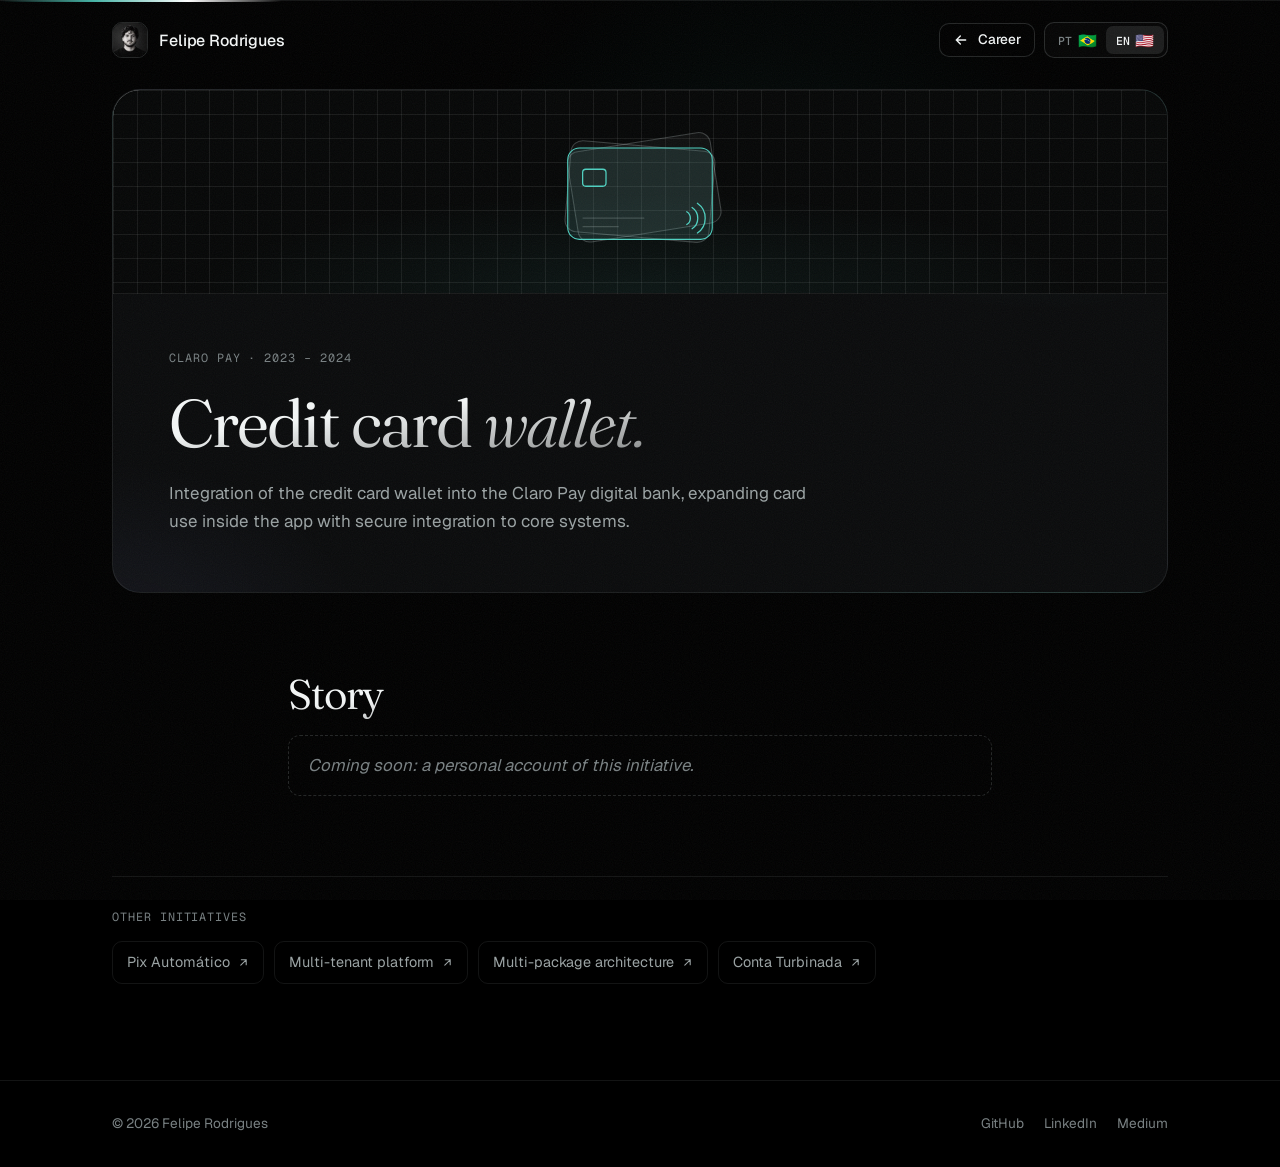
==== commit d4cce6d2: "Timeline line dissolves past the last entry instead of an extra item Co-Authored-By: Claude Fable 5." ====
--- a/iniciativas/carteira-cartoes.html
+++ b/iniciativas/carteira-cartoes.html
@@ -12,7 +12,7 @@
 <link rel="preconnect" href="https://fonts.googleapis.com">
 <link rel="preconnect" href="https://fonts.gstatic.com" crossorigin>
 <link rel="stylesheet" href="https://fonts.googleapis.com/css2?family=Fraunces:ital,opsz,wght@0,9..144,300..600;1,9..144,300..600&family=Geist:wght@400;500;600&family=Geist+Mono:wght@400;500&display=swap">
-<link rel="stylesheet" href="../assets/style.css?v=13">
+<link rel="stylesheet" href="../assets/style.css?v=14">
 </head>
 <body class="detail">
 <div class="ambient" aria-hidden="true"><i class="ambient-glow"></i><i class="ambient-beam"></i></div>
--- a/assets/style.css
+++ b/assets/style.css
@@ -289,22 +289,18 @@
 }
 
 /* ---------- Career timeline ---------- */
-.tl { --fill: 1; list-style: none; margin: 0; padding: 0 0 0 2.1rem; position: relative; }
-.tl::before, .tl::after { content: ""; position: absolute; left: 4px; top: 2.2rem; bottom: 2.2rem; width: 1px; }
-.tl::before { background: var(--line-strong); }
-.tl::after { background: linear-gradient(var(--accent), rgba(79, 209, 193, .35)); box-shadow: 0 0 10px var(--accent); transform-origin: top; transform: scaleY(var(--fill)); }
+.tl { --fill: 1; list-style: none; margin: 0; padding: 0 0 7rem 2.1rem; position: relative; }
+.tl::before, .tl::after { content: ""; position: absolute; left: 4px; top: 2.2rem; bottom: 0; width: 1px; }
+.tl::before { background: linear-gradient(var(--line-strong) 0, var(--line-strong) calc(100% - 7rem), transparent); }
+.tl > li:last-child { border-bottom: 0; }
+.tl > li:last-child::after { content: ""; position: absolute; left: calc(-2.1rem + 2px); bottom: -6.6rem; width: 5px; height: 5px; border-radius: 999px; background: var(--dim); opacity: .5; }
+.tl::after { background: linear-gradient(var(--accent), rgba(79, 209, 193, .35) calc(100% - 7rem), transparent); box-shadow: 0 0 10px var(--accent); transform-origin: top; transform: scaleY(var(--fill)); }
 .tl > li { position: relative; display: grid; grid-template-columns: 7.5rem minmax(0, 1fr); gap: .5rem 1.75rem; padding-block: 1.75rem; border-bottom: 1px solid var(--line); }
 .tl > li:first-child { border-top: 1px solid var(--line); }
 .tl > li::before {
   content: ""; position: absolute; left: calc(-2.1rem); top: 2.2rem; width: 9px; height: 9px; border-radius: 999px;
   background: var(--bg); border: 1px solid var(--line-strong); transition: background .4s, border-color .4s, box-shadow .4s; z-index: 1;
 }
-.tl > li.earlier { border-bottom: 0; padding-block: 1.4rem 2.5rem; }
-.tl > li.earlier::before { background: transparent; border-style: dashed; border-color: var(--dim); }
-.tl > li.earlier .when { color: var(--dim); }
-.tl > li.earlier .main > p { color: var(--muted); letter-spacing: .35em; font: 400 1.15rem/1 var(--mono); }
-.tl > li.earlier .when { font-size: 1.05rem; }
-.tl::before { -webkit-mask-image: linear-gradient(#000 82%, transparent); mask-image: linear-gradient(#000 82%, transparent); }
 .tl > li.on::before { background: var(--accent); border-color: var(--accent); box-shadow: 0 0 0 4px rgba(79, 209, 193, .16), 0 0 14px var(--accent); }
 .tl .when { font: 400 .8rem/1.9 var(--mono); color: var(--dim); font-variant-numeric: tabular-nums; }
 .tl .now { display: inline-flex; align-items: center; gap: .45rem; color: var(--accent); }
